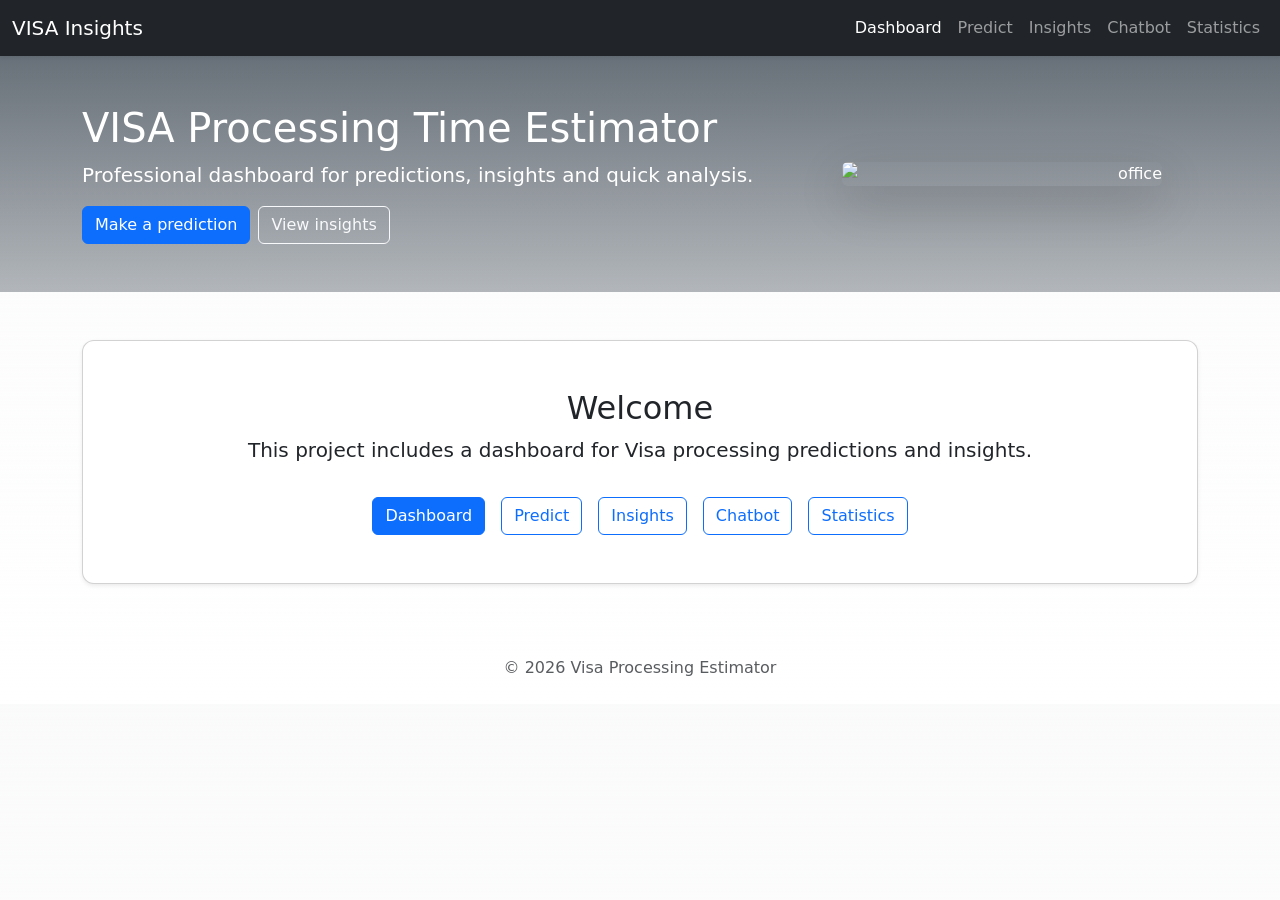
==== frontend/index.html @ 3229636c "Deployment" ====
<!doctype html>
<html lang="en">
  <head>
    <meta charset="utf-8" />
    <meta name="viewport" content="width=device-width, initial-scale=1" />
    <title>VISA Processing Dashboard</title>
    <link href="https://cdn.jsdelivr.net/npm/bootstrap@5.3.2/dist/css/bootstrap.min.css" rel="stylesheet">
    <link href="styles.css" rel="stylesheet" />
    <script src="https://cdn.jsdelivr.net/npm/chart.js"></script>
  </head>
  <body>
    <nav class="navbar navbar-expand-lg navbar-dark bg-dark shadow-sm">
      <div class="container-fluid">
        <a class="navbar-brand" href="#">VISA Insights</a>
        <button class="navbar-toggler" type="button" data-bs-toggle="collapse" data-bs-target="#navmenu">
          <span class="navbar-toggler-icon"></span>
        </button>
        <div class="collapse navbar-collapse" id="navmenu">
          <ul class="navbar-nav ms-auto">
            <li class="nav-item"><a class="nav-link active" href="#dashboard">Dashboard</a></li>
            <li class="nav-item"><a class="nav-link" href="#predict">Predict</a></li>
            <li class="nav-item"><a class="nav-link" href="#insights">Insights</a></li>
            <li class="nav-item"><a class="nav-link" href="#chat">Chatbot</a></li>
            <li class="nav-item"><a class="nav-link" href="#stats">Statistics</a></li>
          </ul>
        </div>
      </div>
    </nav>

    <header class="hero text-white py-5">
      <div class="container">
        <div class="row align-items-center">
          <div class="col-lg-8">
            <h1 class="display-6">VISA Processing Time Estimator</h1>
            <p class="lead">Professional dashboard for predictions, insights and quick analysis.</p>
            <div class="d-flex gap-2">
              <a href="#predict" class="btn btn-primary">Make a prediction</a>
              <a href="#insights" class="btn btn-outline-light">View insights</a>
            </div>
          </div>
          <div class="col-lg-4 text-end">
            <img src="https://images.unsplash.com/photo-1507679799987-c73779587ccf?q=80&w=800&auto=format&fit=crop&ixlib=rb-4.0.3&s=6e3e7b029c1b6e7b9f7d8b2f5c4d9d31" alt="office" class="hero-img img-fluid rounded shadow-lg d-none d-lg-block" />
          </div>
        </div>
      </div>
    </header>

    <main class="container my-5 text-center">
      <div class="card p-5 shadow-sm">
        <h2>Welcome</h2>
        <p class="lead">This project includes a dashboard for Visa processing predictions and insights.</p>
        <div class="d-flex justify-content-center gap-3 mt-3">
          <a class="btn btn-primary" href="dashboard.html">Dashboard</a>
          <a class="btn btn-outline-primary" href="predict.html">Predict</a>
          <a class="btn btn-outline-primary" href="insights.html">Insights</a>
          <a class="btn btn-outline-primary" href="chat.html">Chatbot</a>
          <a class="btn btn-outline-primary" href="stats.html">Statistics</a>
        </div>
      </div>
    </main>

    <footer class="text-center py-4 text-muted">
      &copy; 2026 Visa Processing Estimator
    </footer>

    <script src="https://cdn.jsdelivr.net/npm/bootstrap@5.3.2/dist/js/bootstrap.bundle.min.js"></script>
    <script src="app.js"></script>
    <script>
        // Set API_BASE dynamically for deployment
        window.__API_BASE = "https://your-service-name.onrender.com";
    </script>
  </body>
</html>
---- frontend/styles.css ----
:root{
  --accent: #0d6efd;
}
body{
  font-family: Inter, system-ui, -apple-system, "Segoe UI", Roboto, "Helvetica Neue", Arial;
  background: linear-gradient(180deg, rgba(10,22,35,0.02), rgba(255,255,255,1));
  color: #213547;
}
.hero{
  background-image: linear-gradient(rgba(6,20,34,0.6), rgba(6,20,34,0.3)), url('https://images.unsplash.com/photo-1532619675605-3f2f1b4f0f1b?q=80&w=1600&auto=format&fit=crop&ixlib=rb-4.0.3&s=4e3c3b4e6d');
  background-size: cover;
  background-position: center right;
}
.hero-img{
  max-width: 320px;
}
.card{ border-radius: 12px; }
.chat-window{
  height: 220px; overflow:auto; background:#f8f9fa; padding:12px; border-radius:8px;
}
.chat-msg{ margin-bottom:8px; }
.chat-msg.user{ text-align:right; }
.chat-msg .bubble{ display:inline-block; padding:8px 12px; border-radius:16px; max-width:78%; }
.chat-msg.user .bubble{ background:var(--accent); color:#fff; }
.chat-msg.bot .bubble{ background:#e9ecef; color:#111; }
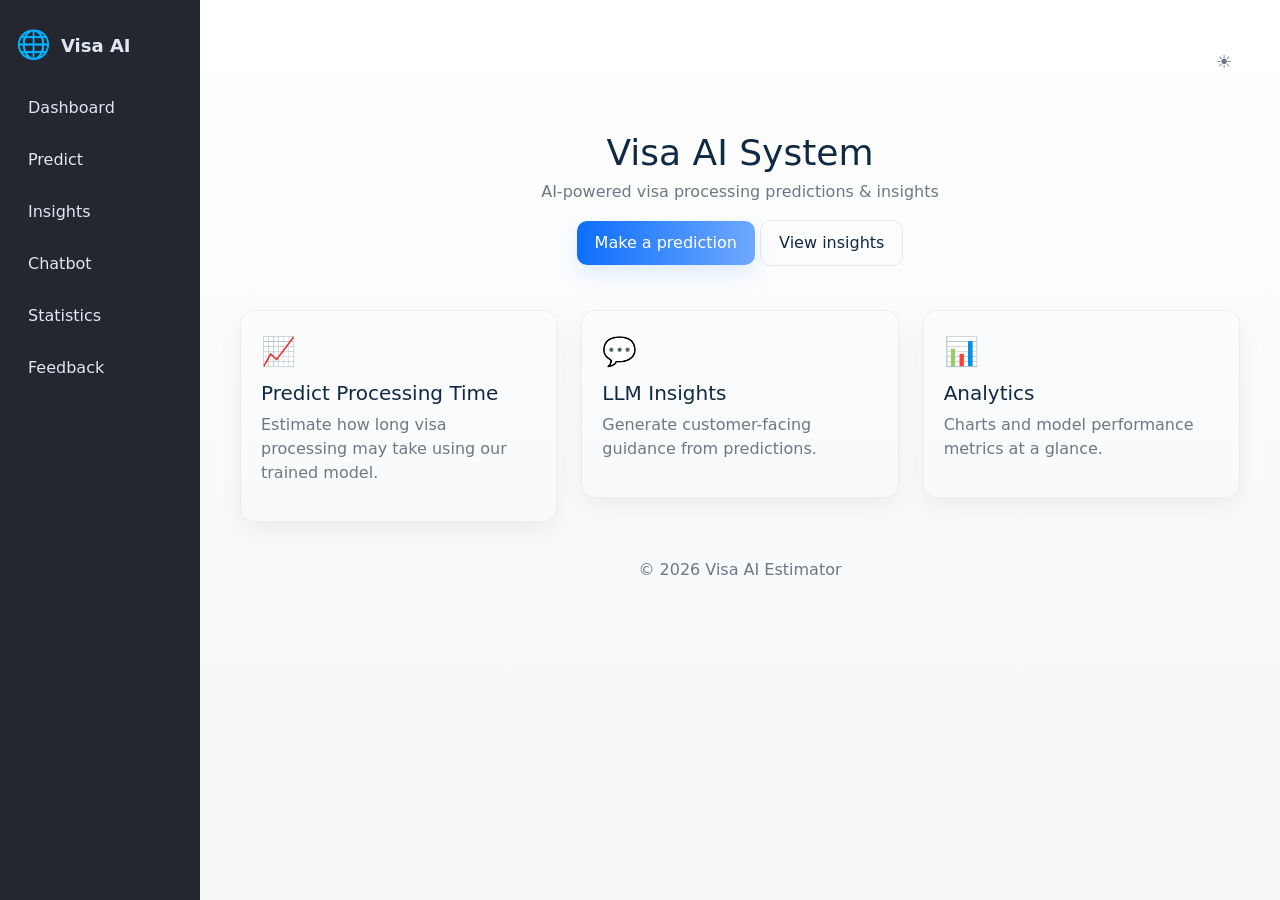
==== commit 3bd200b8: "Updated Project" ====
--- a/frontend/index.html
+++ b/frontend/index.html
@@ -3,71 +3,70 @@
   <head>
     <meta charset="utf-8" />
     <meta name="viewport" content="width=device-width, initial-scale=1" />
-    <title>VISA Processing Dashboard</title>
+    <title>Visa AI Estimator</title>
     <link href="https://cdn.jsdelivr.net/npm/bootstrap@5.3.2/dist/css/bootstrap.min.css" rel="stylesheet">
     <link href="styles.css" rel="stylesheet" />
-    <script src="https://cdn.jsdelivr.net/npm/chart.js"></script>
   </head>
   <body>
-    <nav class="navbar navbar-expand-lg navbar-dark bg-dark shadow-sm">
-      <div class="container-fluid">
-        <a class="navbar-brand" href="#">VISA Insights</a>
-        <button class="navbar-toggler" type="button" data-bs-toggle="collapse" data-bs-target="#navmenu">
-          <span class="navbar-toggler-icon"></span>
-        </button>
-        <div class="collapse navbar-collapse" id="navmenu">
-          <ul class="navbar-nav ms-auto">
-            <li class="nav-item"><a class="nav-link active" href="#dashboard">Dashboard</a></li>
-            <li class="nav-item"><a class="nav-link" href="#predict">Predict</a></li>
-            <li class="nav-item"><a class="nav-link" href="#insights">Insights</a></li>
-            <li class="nav-item"><a class="nav-link" href="#chat">Chatbot</a></li>
-            <li class="nav-item"><a class="nav-link" href="#stats">Statistics</a></li>
-          </ul>
+    <div class="app-shell">
+      <aside class="sidebar">
+        <div class="brand">
+          <div class="logo">🌐</div>
+          <div class="title">Visa AI</div>
         </div>
-      </div>
-    </nav>
+        <nav class="side-nav">
+          <a href="dashboard.html" class="nav-link">Dashboard</a>
+          <a href="predict.html" class="nav-link">Predict</a>
+          <a href="insights.html" class="nav-link">Insights</a>
+          <a href="chat.html" class="nav-link">Chatbot</a>
+          <a href="stats.html" class="nav-link">Statistics</a>
+          <a href="feedback.html" class="nav-link">Feedback</a>
+        </nav>
+      </aside>
 
-    <header class="hero text-white py-5">
-      <div class="container">
-        <div class="row align-items-center">
-          <div class="col-lg-8">
-            <h1 class="display-6">VISA Processing Time Estimator</h1>
-            <p class="lead">Professional dashboard for predictions, insights and quick analysis.</p>
-            <div class="d-flex gap-2">
-              <a href="#predict" class="btn btn-primary">Make a prediction</a>
-              <a href="#insights" class="btn btn-outline-light">View insights</a>
+      <main class="main-content">
+         <!-- Theme Toggle Top Right -->
+        <div class="d-flex justify-content-end mb-2">
+          <button id="themeToggle" class="theme-btn">🌓</button>
+        </div>
+        <section class="mast">
+          <h1>Visa AI System</h1>
+          <p class="muted">AI-powered visa processing predictions & insights</p>
+          <div class="cta">
+            <a href="predict.html" class="btn btn-cta">Make a prediction</a>
+            <a href="insights.html" class="btn btn-outline-cta">View insights</a>
+          </div>
+        </section>
+
+        <section class="features row">
+          <div class="col-md-4">
+            <div class="card feature-card">
+              <div class="icon">📈</div>
+              <h5>Predict Processing Time</h5>
+              <p class="muted">Estimate how long visa processing may take using our trained model.</p>
             </div>
           </div>
-          <div class="col-lg-4 text-end">
-            <img src="https://images.unsplash.com/photo-1507679799987-c73779587ccf?q=80&w=800&auto=format&fit=crop&ixlib=rb-4.0.3&s=6e3e7b029c1b6e7b9f7d8b2f5c4d9d31" alt="office" class="hero-img img-fluid rounded shadow-lg d-none d-lg-block" />
+          <div class="col-md-4">
+            <div class="card feature-card">
+              <div class="icon">💬</div>
+              <h5>LLM Insights</h5>
+              <p class="muted">Generate customer-facing guidance from predictions.</p>
+            </div>
           </div>
-        </div>
-      </div>
-    </header>
+          <div class="col-md-4">
+            <div class="card feature-card">
+              <div class="icon">📊</div>
+              <h5>Analytics</h5>
+              <p class="muted">Charts and model performance metrics at a glance.</p>
+            </div>
+          </div>
+        </section>
 
-    <main class="container my-5 text-center">
-      <div class="card p-5 shadow-sm">
-        <h2>Welcome</h2>
-        <p class="lead">This project includes a dashboard for Visa processing predictions and insights.</p>
-        <div class="d-flex justify-content-center gap-3 mt-3">
-          <a class="btn btn-primary" href="dashboard.html">Dashboard</a>
-          <a class="btn btn-outline-primary" href="predict.html">Predict</a>
-          <a class="btn btn-outline-primary" href="insights.html">Insights</a>
-          <a class="btn btn-outline-primary" href="chat.html">Chatbot</a>
-          <a class="btn btn-outline-primary" href="stats.html">Statistics</a>
-        </div>
-      </div>
-    </main>
-
-    <footer class="text-center py-4 text-muted">
-      &copy; 2026 Visa Processing Estimator
-    </footer>
+        <footer class="app-footer">© 2026 Visa AI Estimator</footer>
+      </main>
+    </div>
 
     <script src="https://cdn.jsdelivr.net/npm/bootstrap@5.3.2/dist/js/bootstrap.bundle.min.js"></script>
     <script src="app.js"></script>
-    <script>
-        // Set API_BASE dynamically for deployment
-        window.__API_BASE = "https://your-service-name.onrender.com";
-    </script>
   </body>
 </html>
--- a/frontend/styles.css
+++ b/frontend/styles.css
@@ -1,25 +1,139 @@
 :root{
+  --bg: #ffffff;
+  --card: #ffffff;
+  --text: #102a43;
+  --muted: #6c7885;
   --accent: #0d6efd;
+  --glass: rgba(255,255,255,0.6);
+  --sidebar-bg: #242630;
+  --sidebar-text: #dfe7f3;
+  --sidebar-width: 200px;
 }
+
+/* Dark theme overrides */
+[data-theme="dark"]{
+  --bg: #0b1220;
+  --card: #0f1724;
+  --text: #e6eef6;
+  --muted: #94a3b8;
+  --accent: #6ea8fe;
+  --glass: rgba(10,15,23,0.6);
+}
+
+*{box-sizing:border-box}
 body{
   font-family: Inter, system-ui, -apple-system, "Segoe UI", Roboto, "Helvetica Neue", Arial;
-  background: linear-gradient(180deg, rgba(10,22,35,0.02), rgba(255,255,255,1));
-  color: #213547;
+  margin:0; padding:0;
+  background: linear-gradient(180deg, var(--bg), rgba(0,0,0,0.02));
+  color: var(--text);
+  transition: background-color .25s ease, color .25s ease;
 }
+
+.navbar{ background: transparent; }
+.navbar .navbar-brand{ font-weight:700; letter-spacing:0.2px; color:var(--text) !important; }
+
 .hero{
-  background-image: linear-gradient(rgba(6,20,34,0.6), rgba(6,20,34,0.3)), url('https://images.unsplash.com/photo-1532619675605-3f2f1b4f0f1b?q=80&w=1600&auto=format&fit=crop&ixlib=rb-4.0.3&s=4e3c3b4e6d');
+  background-image: linear-gradient(135deg, rgba(13,110,253,0.08), rgba(13,110,253,0.02)), url('https://images.unsplash.com/photo-1507679799987-c73779587ccf?q=80&w=1600&auto=format&fit=crop&ixlib=rb-4.0.3&s=6e3e7b029c1b6e7b9f7d8b2f5c4d9d31');
   background-size: cover;
   background-position: center right;
+  padding:64px 0;
+  border-bottom-left-radius: 48px;
+  border-bottom-right-radius: 48px;
+  color: white;
+  overflow: hidden;
 }
-.hero-img{
-  max-width: 320px;
+.hero .display-6{ color: #fff; text-shadow: 0 4px 18px rgba(2,6,23,0.5); }
+.hero .lead{ color: rgba(255,255,255,0.92); }
+.hero-img{ max-width:340px; border-radius:14px; box-shadow: 0 10px 30px rgba(2,6,23,0.35); }
+
+.container{ max-width:1100px }
+.card{ 
+  border-radius: 14px;
+  background: linear-gradient(180deg, var(--card), rgba(255,255,255,0.02));
+  box-shadow: 0 8px 24px rgba(12,22,39,0.06);
+  transition: transform .18s ease, box-shadow .18s ease;
 }
-.card{ border-radius: 12px; }
-.chat-window{
-  height: 220px; overflow:auto; background:#f8f9fa; padding:12px; border-radius:8px;
-}
+.card:hover{ transform: translateY(-6px); box-shadow: 0 14px 48px rgba(12,22,39,0.12); }
+
+.chat-window{ height:220px; overflow:auto; background:var(--glass); padding:14px; border-radius:10px; border:1px solid rgba(0,0,0,0.04); }
 .chat-msg{ margin-bottom:8px; }
 .chat-msg.user{ text-align:right; }
 .chat-msg .bubble{ display:inline-block; padding:8px 12px; border-radius:16px; max-width:78%; }
 .chat-msg.user .bubble{ background:var(--accent); color:#fff; }
-.chat-msg.bot .bubble{ background:#e9ecef; color:#111; }
+.chat-msg.bot .bubble{ background: rgba(255,255,255,0.06); color:var(--text); border:1px solid rgba(0,0,0,0.04); }
+
+/* smooth animations */
+@keyframes fadeIn { from{opacity:0} to{opacity:1} }
+@keyframes floatUp { from{ transform: translateY(8px); opacity:0 } to{ transform: translateY(0); opacity:1 } }
+.navbar{ animation: fadeIn .9s ease-in-out; }
+
+/* Theme toggle button */
+.theme-btn{ border: none; background: transparent; color:var(--muted); }
+.theme-btn svg{ width:20px; height:20px; vertical-align:middle }
+
+/* small utilities */
+.muted{ color:var(--muted) }
+
+/* responsive tweaks */
+@media (max-width: 768px){ .hero-img{ display:none } }
+
+/* New sidebar layout styles */
+.app-shell{ display:flex; min-height:100vh; background: linear-gradient(180deg,var(--bg), #f4f6f8); transition: background-color .2s ease; }
+.sidebar{ width:var(--sidebar-width); background: var(--sidebar-bg); color:var(--sidebar-text); padding:24px 16px; display:flex; flex-direction:column; transition: width .28s cubic-bezier(.2,.9,.2,1), box-shadow .18s ease; }
+.sidebar .brand{ display:flex; align-items:center; gap:10px; margin-bottom:20px }
+.sidebar .logo{ font-size:28px; }
+.sidebar .title{ font-weight:700; font-size:18px }
+.side-nav{ display:flex; flex-direction:column; gap:8px }
+.side-nav .nav-link{ color: var(--sidebar-text); padding:10px 12px; border-radius:8px; text-decoration:none; display:flex; align-items:center; gap:8px }
+.side-nav .nav-link:hover{ background: rgba(255,255,255,0.03); color:var(--sidebar-text); transform: translateX(6px); transition: all .16s ease }
+.sidebar-footer{ margin-top:auto; display:flex; justify-content:center }
+.theme-btn{ background:transparent; border:none; color:var(--muted); font-size:18px; padding:8px; border-radius:8px }
+
+.main-content{ flex:1; padding:40px; transition: transform .32s cubic-bezier(.2,.9,.2,1); }
+.mast{ text-align:center; padding:40px 20px 20px 20px }
+.mast h1{ font-size:36px; margin-bottom:6px; color:var(--text) }
+.mast .muted{ color:var(--muted) }
+.btn-cta{ background: linear-gradient(90deg,var(--accent), #6ea8fe); color:#fff; border:none; padding:10px 18px; border-radius:10px; box-shadow: 0 8px 20px rgba(13,110,253,0.12); transition: transform .14s ease }
+.btn-cta:hover{ transform: translateY(-4px) scale(1.02) }
+.btn-outline-cta{ border:1px solid rgba(0,0,0,0.08); color:var(--text); background:transparent; padding:10px 18px; border-radius:10px }
+
+.features{ margin-top:24px }
+.feature-card{ padding:20px; background:transparent; border:1px solid rgba(0,0,0,0.06); color: var(--text) }
+.feature-card .icon{ font-size:28px; margin-bottom:8px }
+
+.app-footer{ margin-top:36px; text-align:center; color:var(--muted) }
+
+/* Sidebar collapsed state */
+/* Collapse feature removed: sidebar remains at fixed width. */
+
+/* small loader for result elements */
+.result-loading{ display:inline-block; width:18px; height:18px; border-radius:50%; border:3px solid rgba(255,255,255,0.12); border-top-color: var(--accent); animation: spinner .9s linear infinite; vertical-align:middle; margin-left:8px }
+@keyframes spinner{ to{ transform: rotate(360deg) } }
+
+/* number animation state */
+.animating{ transform-origin:center; display:inline-block; transition: transform .22s ease; }
+
+/* badge acceptance animation */
+.pulse-accept{ animation: pop 420ms cubic-bezier(.2,.9,.2,1); }
+@keyframes pop{ 0%{ transform:scale(.92); opacity:.8 } 60%{ transform:scale(1.06); } 100%{ transform:scale(1); opacity:1 } }
+
+/* gentle float entrance for feature cards */
+.animate-card{ animation: floatUp .6s ease both; }
+
+/* Theme button animation */
+.theme-btn{ transition: transform .22s ease; }
+.theme-btn.toggled{ transform: rotate(180deg) scale(1.05); }
+
+/* dark theme */
+[data-theme="dark"] .app-shell{ background: linear-gradient(180deg,#0b0f14,#0b0f14); }
+[data-theme="dark"] .main-content{ color:#dff0ff }
+[data-theme="dark"] .mast h1{ color:#fff }
+[data-theme="dark"] .sidebar{ background:#15161a }
+[data-theme="dark"] .side-nav .nav-link{ color:#b6c0d1 }
+
+/* click animation helper */
+.click-animate{ transition: transform .12s ease; }
+.click-animate:active{ transform: scale(.98) }
+
+/* responsive adjustments */
+@media (max-width: 900px){ .sidebar{ width:72px; } .side-nav .nav-link{ font-size:12px; padding:8px } .main-content{ padding:20px } }
